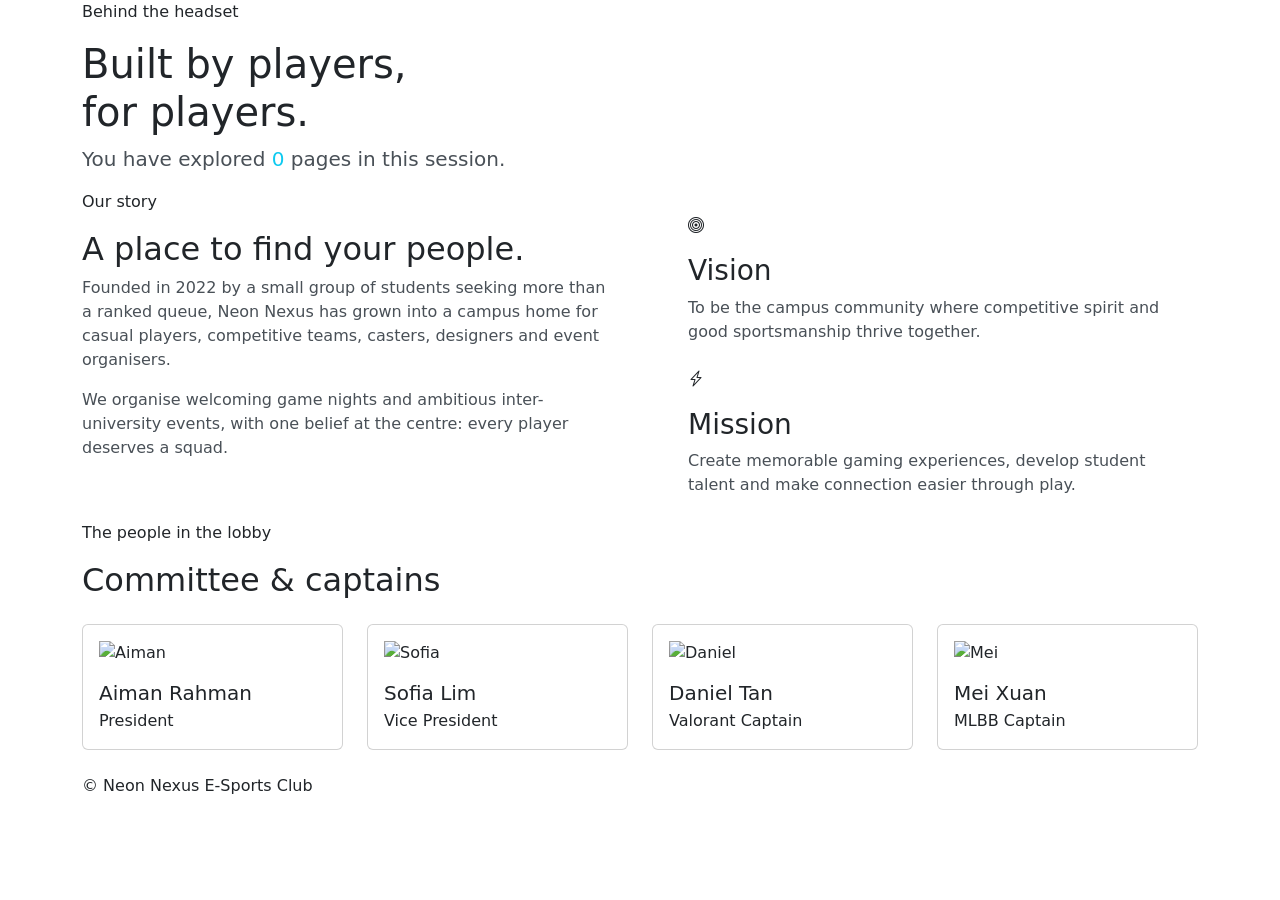
==== about.html @ f3488690 "Add E-Sports Club website pages" ====
<!doctype html>
<html lang="en">
  <head>
    <meta charset="utf-8">
    <meta name="viewport" content="width=device-width,initial-scale=1">
    <title>
      About | Neon Nexus
    </title>
    <link href="https://fonts.googleapis.com/css2?family=Space+Grotesk:wght@400;500;600;700;800&display=swap" rel="stylesheet">
    <link href="https://cdn.jsdelivr.net/npm/bootstrap@5.3.3/dist/css/bootstrap.min.css" rel="stylesheet">
    <link href="https://cdn.jsdelivr.net/npm/bootstrap-icons@1.11.3/font/bootstrap-icons.min.css" rel="stylesheet">
    <link href="assets/css/style.css" rel="stylesheet">
  </head>
  <body>
    <!-- Shared navigation and club-information page content. -->
    <nav class="navbar navbar-expand-lg navbar-dark fixed-top">
      <div class="container">
        <a class="navbar-brand" href="index.html">
          <span class="brand-mark">
            //
          </span>
          NEON NEXUS
        </a>
        <button class="navbar-toggler" data-bs-toggle="collapse" data-bs-target="#nav">
          <span class="navbar-toggler-icon">
          </span>
        </button>
        <div class="collapse navbar-collapse" id="nav">
          <ul class="navbar-nav ms-auto gap-lg-2">
            <li>
              <a class="nav-link" href="index.html">
                Home
              </a>
            </li>
            <li>
              <a class="nav-link" href="about.html">
                About
              </a>
            </li>
            <li>
              <a class="nav-link" href="tournaments.html">
                Tournaments
              </a>
            </li>
            <li>
              <a class="nav-link" href="rankings.html">
                Rankings
              </a>
            </li>
            <li>
              <a class="nav-link" href="players.html">
                Players
              </a>
            </li>
            <li>
              <a class="nav-link" href="gallery.html">
                Gallery
              </a>
            </li>
            <li>
              <a class="nav-link" href="community.html">
                Community
              </a>
            </li>
            <li>
              <a class="nav-link" href="contact.html">
                Contact
              </a>
            </li>
          </ul>
        </div>
      </div>
    </nav>
    <header class="page-header">
      <!-- Session Storage page counter is shown in this heading. -->
      <div class="container">
        <p class="eyebrow">
          Behind the headset
        </p>
        <h1>
          Built by players,
          <br>
          <span class="gradient-text">
            for players.
          </span>
        </h1>
        <p class="lead text-light-emphasis">
          You have explored
          <strong class="text-info session-count">
            0
          </strong>
          pages in this session.
        </p>
      </div>
    </header>
    <main>
      <!-- Club history, vision, mission and committee profiles. -->
      <section class="section">
        <div class="container">
          <div class="row g-5">
            <div class="col-lg-6">
              <p class="eyebrow">
                Our story
              </p>
              <h2 class="section-title">
                A place to find your people.
              </h2>
              <p class="text-light-emphasis">
                Founded in 2022 by a small group of students seeking more than a ranked queue, Neon Nexus has grown into a campus home for casual players, competitive teams, casters, designers and event organisers.
              </p>
              <p class="text-light-emphasis">
                We organise welcoming game nights and ambitious inter-university events, with one belief at the centre: every player deserves a squad.
              </p>
            </div>
            <div class="col-lg-6">
              <div class="panel p-4 h-100">
                <div class="icon-box mb-3">
                  <i class="bi bi-bullseye">
                  </i>
                </div>
                <h3>
                  Vision
                </h3>
                <p class="text-light-emphasis">
                  To be the campus community where competitive spirit and good sportsmanship thrive together.
                </p>
                <div class="icon-box mb-3 mt-4">
                  <i class="bi bi-lightning-charge">
                  </i>
                </div>
                <h3>
                  Mission
                </h3>
                <p class="text-light-emphasis mb-0">
                  Create memorable gaming experiences, develop student talent and make connection easier through play.
                </p>
              </div>
            </div>
          </div>
        </div>
      </section>
      <section class="section section-dark">
        <div class="container">
          <p class="eyebrow">
            The people in the lobby
          </p>
          <h2 class="section-title mb-4">
            Committee & captains
          </h2>
          <div class="row g-4">
            <div class="col-sm-6 col-lg-3">
              <div class="card p-3">
                <img class="portrait mb-3" src="https://images.unsplash.com/photo-1535713875002-d1d0cf377fde?auto=format&fit=crop&w=500&q=80" alt="Aiman">
                <h3 class="h5 mb-1">
                  Aiman Rahman
                </h3>
                <p class="player-role mb-0">
                  President
                </p>
              </div>
            </div>
            <div class="col-sm-6 col-lg-3">
              <div class="card p-3">
                <img class="portrait mb-3" src="https://images.unsplash.com/photo-1544005313-94ddf0286df2?auto=format&fit=crop&w=500&q=80" alt="Sofia">
                <h3 class="h5 mb-1">
                  Sofia Lim
                </h3>
                <p class="player-role mb-0">
                  Vice President
                </p>
              </div>
            </div>
            <div class="col-sm-6 col-lg-3">
              <div class="card p-3">
                <img class="portrait mb-3" src="https://images.unsplash.com/photo-1500648767791-00dcc994a43e?auto=format&fit=crop&w=500&q=80" alt="Daniel">
                <h3 class="h5 mb-1">
                  Daniel Tan
                </h3>
                <p class="player-role mb-0">
                  Valorant Captain
                </p>
              </div>
            </div>
            <div class="col-sm-6 col-lg-3">
              <div class="card p-3">
                <img class="portrait mb-3" src="https://images.unsplash.com/photo-1534528741775-53994a69daeb?auto=format&fit=crop&w=500&q=80" alt="Mei">
                <h3 class="h5 mb-1">
                  Mei Xuan
                </h3>
                <p class="player-role mb-0">
                  MLBB Captain
                </p>
              </div>
            </div>
          </div>
        </div>
      </section>
    </main>
    <footer class="footer py-4">
      <div class="container">
        ©
        <span id="year">
        </span>
        Neon Nexus E-Sports Club
      </div>
    </footer>
    <script src="https://code.jquery.com/jquery-3.7.1.min.js"></script><script src="https://cdn.jsdelivr.net/npm/bootstrap@5.3.3/dist/js/bootstrap.bundle.min.js"></script><script src="assets/js/main.js"></script>
  </body>
</html>
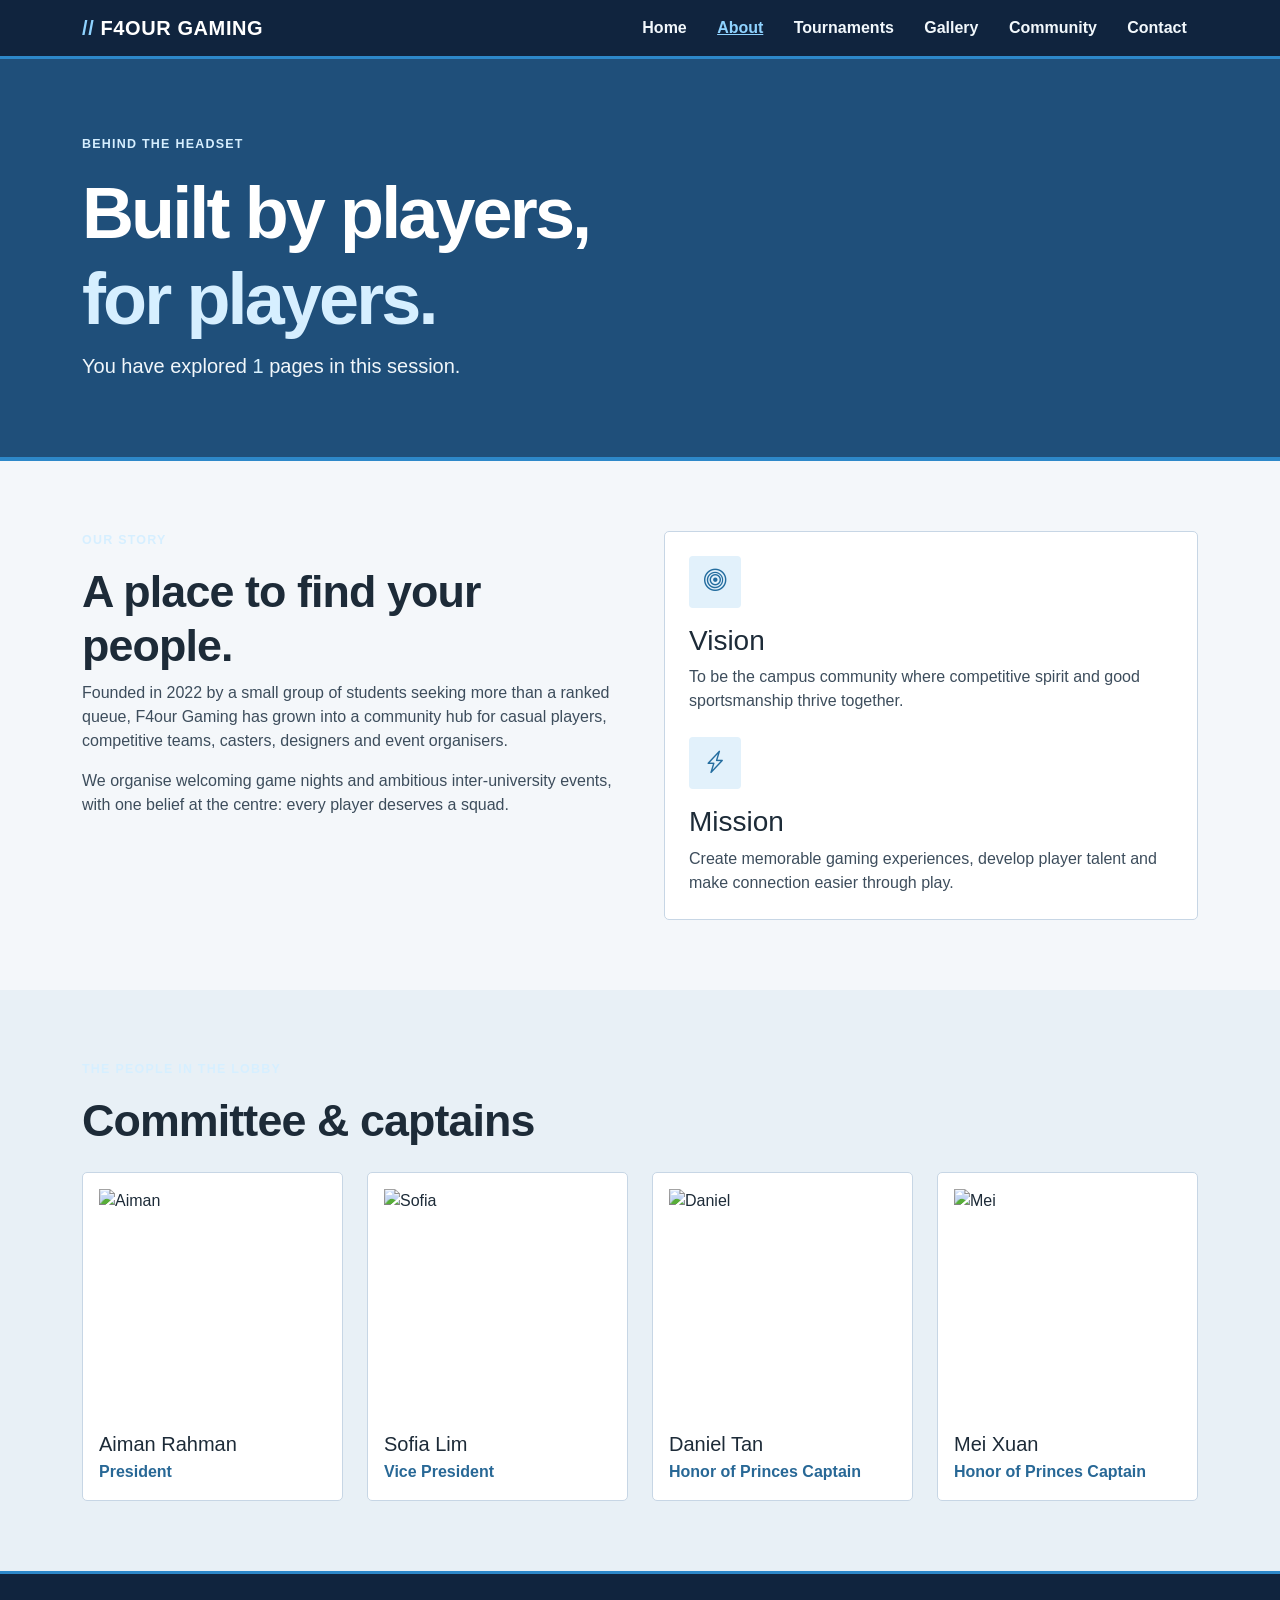
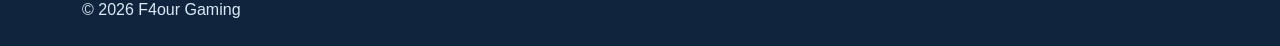
==== commit a9d84bea: "Update about.html for F4our Gaming" ====
--- a/about.html
+++ b/about.html
@@ -4,7 +4,7 @@
     <meta charset="utf-8">
     <meta name="viewport" content="width=device-width,initial-scale=1">
     <title>
-      About | Neon Nexus
+      About | F4our Gaming
     </title>
     <link href="https://fonts.googleapis.com/css2?family=Space+Grotesk:wght@400;500;600;700;800&display=swap" rel="stylesheet">
     <link href="https://cdn.jsdelivr.net/npm/bootstrap@5.3.3/dist/css/bootstrap.min.css" rel="stylesheet">
@@ -19,7 +19,7 @@
           <span class="brand-mark">
             //
           </span>
-          NEON NEXUS
+          F4OUR GAMING
         </a>
         <button class="navbar-toggler" data-bs-toggle="collapse" data-bs-target="#nav">
           <span class="navbar-toggler-icon">
@@ -40,16 +40,6 @@
             <li>
               <a class="nav-link" href="tournaments.html">
                 Tournaments
-              </a>
-            </li>
-            <li>
-              <a class="nav-link" href="rankings.html">
-                Rankings
-              </a>
-            </li>
-            <li>
-              <a class="nav-link" href="players.html">
-                Players
               </a>
             </li>
             <li>
@@ -106,7 +96,7 @@
                 A place to find your people.
               </h2>
               <p class="text-light-emphasis">
-                Founded in 2022 by a small group of students seeking more than a ranked queue, Neon Nexus has grown into a campus home for casual players, competitive teams, casters, designers and event organisers.
+                Founded in 2022 by a small group of students seeking more than a ranked queue, F4our Gaming has grown into a community hub for casual players, competitive teams, casters, designers and event organisers.
               </p>
               <p class="text-light-emphasis">
                 We organise welcoming game nights and ambitious inter-university events, with one belief at the centre: every player deserves a squad.
@@ -132,7 +122,7 @@
                   Mission
                 </h3>
                 <p class="text-light-emphasis mb-0">
-                  Create memorable gaming experiences, develop student talent and make connection easier through play.
+                  Create memorable gaming experiences, develop player talent and make connection easier through play.
                 </p>
               </div>
             </div>
@@ -177,7 +167,7 @@
                   Daniel Tan
                 </h3>
                 <p class="player-role mb-0">
-                  Valorant Captain
+                  Honor of Princes Captain
                 </p>
               </div>
             </div>
@@ -188,7 +178,7 @@
                   Mei Xuan
                 </h3>
                 <p class="player-role mb-0">
-                  MLBB Captain
+                  Honor of Princes Captain
                 </p>
               </div>
             </div>
@@ -201,9 +191,14 @@
         ©
         <span id="year">
         </span>
-        Neon Nexus E-Sports Club
+        F4our Gaming
       </div>
     </footer>
     <script src="https://code.jquery.com/jquery-3.7.1.min.js"></script><script src="https://cdn.jsdelivr.net/npm/bootstrap@5.3.3/dist/js/bootstrap.bundle.min.js"></script><script src="assets/js/main.js"></script>
   </body>
 </html>
+
+
+
+
+
--- a/assets/css/style.css
+++ b/assets/css/style.css
@@ -0,0 +1,57 @@
+/* Simple shared colours. Change these values to restyle the full website. */
+:root { --navy:#10243e; --blue:#1f4f7a; --light-blue:#dcecf8; --accent:#2d88c9; --white:#ffffff; --line:#c7d6e5; --text:#1d2b38; }
+* { box-sizing:border-box; }
+body { background:#f4f7fa; color:var(--text); font-family:Arial,Helvetica,sans-serif; }
+
+/* Readable text colours: dark text on white panels, light text only on blue areas. */
+main .text-light-emphasis,.card .text-light-emphasis,.panel .text-light-emphasis { color:#3d4d5c!important; }
+main .text-info,.card .text-info,.panel .text-info { color:#176b9f!important; }
+.hero .text-light-emphasis,.page-header .text-light-emphasis,.footer .text-light-emphasis { color:#f1f7fb!important; }
+.hero .text-info,.page-header .text-info { color:#d7f1ff!important; }
+
+/* Navigation bar shown on every page. */
+.navbar { background:var(--navy); border-bottom:3px solid var(--accent); }
+.navbar-brand { font-weight:700; letter-spacing:.03em; } .brand-mark { color:#8fd3ff; }
+.nav-link { color:#f2f8fc!important; font-weight:600; padding-left:.7rem!important; padding-right:.7rem!important; }
+.nav-link:hover,.nav-link.active { color:#8fd3ff!important; text-decoration:underline; }
+
+/* Home banner and page headers use solid colours only. */
+.hero { min-height:600px; display:grid; place-items:center; background:var(--blue); color:var(--white); }
+.hero .container { padding-top:80px; padding-bottom:80px; } .hero:after { display:none; }
+.eyebrow { color:#d6efff; letter-spacing:.1em; font-size:.78rem; font-weight:700; text-transform:uppercase; }
+.display-title { font-size:clamp(3rem,8vw,6rem); line-height:.95; font-weight:700; letter-spacing:-.04em; }
+.gradient-text { color:#d6efff; }
+.page-header { padding:135px 0 60px; background:var(--blue); color:var(--white); border-bottom:4px solid var(--accent); }
+.page-header h1 { font-size:clamp(2.7rem,6vw,4.5rem); font-weight:700; letter-spacing:-.04em; }
+
+/* Simple buttons, cards and sections. */
+.btn-neon { color:var(--white); background:var(--accent); border:1px solid var(--accent); border-radius:4px; font-weight:700; padding:.7rem 1.1rem; box-shadow:none; }
+.btn-neon:hover { color:var(--white); background:#236eaa; border-color:#236eaa; transform:none; }
+.btn-outline-light { border-radius:4px; font-weight:700; }
+.section { padding:70px 0; } .section-dark { background:#e8f0f6; } .section-title { font-weight:700; letter-spacing:-.02em; font-size:clamp(2rem,4vw,2.8rem); }
+.card,.panel { border:1px solid var(--line); background:var(--white); color:var(--text); border-radius:5px; box-shadow:none; }
+.card:hover { border-color:var(--accent); transform:none; transition:none; }
+.event-date { color:#175e91; font-size:.8rem; letter-spacing:.08em; font-weight:700; }
+.tag { display:inline-block; padding:.28rem .55rem; border:1px solid #9cb9cf; color:#315b7b; background:#eef6fb; font-size:.72rem; font-weight:700; border-radius:3px; }
+.stat { border-left:4px solid var(--accent); padding-left:1rem; } .stat strong { display:block; font-size:1.8rem; }
+
+/* Forms, tables and profiles. */
+.icon-box { width:52px;height:52px;display:grid;place-items:center;background:#e2f1fb;color:#246d9f;font-size:1.4rem;border-radius:4px; }
+.portrait { aspect-ratio:1/1; width:100%; object-fit:cover; filter:none; }
+.avatar { width:58px;height:58px;border-radius:50%;object-fit:cover;border:2px solid var(--accent); }
+.table { --bs-table-bg:transparent; --bs-table-color:var(--text); --bs-table-border-color:var(--line); } .table th { color:#245b85; text-transform:uppercase;font-size:.72rem;letter-spacing:.06em; }
+.form-control,.form-select { background:var(--white);color:var(--text);border-color:#9db6c9;border-radius:4px;padding:.7rem; }
+.form-control:focus,.form-select:focus { background:var(--white);color:var(--text);border-color:var(--accent);box-shadow:0 0 0 .15rem rgba(45,136,201,.18); }
+.form-control::placeholder { color:#5f7080; }
+.accordion { --bs-accordion-bg:#ffffff; --bs-accordion-color:var(--text); --bs-accordion-border-color:var(--line); --bs-accordion-btn-color:var(--text); --bs-accordion-btn-bg:#ffffff; --bs-accordion-active-bg:#e4f1fa; --bs-accordion-active-color:#1e5d8b; --bs-accordion-btn-focus-box-shadow:none; }
+.filter-btn.active { background:var(--accent); color:var(--white); } .player-card { overflow:hidden; } .player-role { color:#286896;font-weight:700; }
+
+/* Gallery, score feed, social posts and footer. */
+.gallery-item { position:relative; overflow:hidden; cursor:zoom-in; border:1px solid var(--line); border-radius:4px; } .gallery-item img { width:100%;height:260px;object-fit:cover;transition:none; } .gallery-item:hover img { transform:none; } .gallery-item:after { content:"View highlight"; position:absolute;inset:auto 0 0;padding:.75rem;background:rgba(16,36,62,.88);color:#fff;font-weight:700;opacity:0;transition:.2s; } .gallery-item:hover:after{opacity:1;}
+.lightbox { position:fixed;inset:0;z-index:2000;background:rgba(16,36,62,.9);display:none;place-items:center;padding:2rem;cursor:zoom-out; } .lightbox img { max-width:min(100%,1000px);max-height:85vh;box-shadow:none;border:4px solid #fff; }
+.score { font-size:1.4rem;font-weight:700; } .score-card { border-left:4px solid var(--accent); background:#f6fbff; }
+.social-post { border-left:4px solid var(--accent); background:#f6fbff; } .footer { background:var(--navy);border-top:3px solid var(--accent);color:#d9e9f5; }
+.toast { background:var(--white);color:var(--text);border:1px solid var(--accent); } .video-wrap iframe { width:100%;aspect-ratio:16/9;border:0; }
+
+/* Smaller spacing on phones and tablets. */
+@media (max-width:991px) { .navbar-collapse { padding:1rem 0; } .hero { min-height:530px; } .section { padding:55px 0; } }
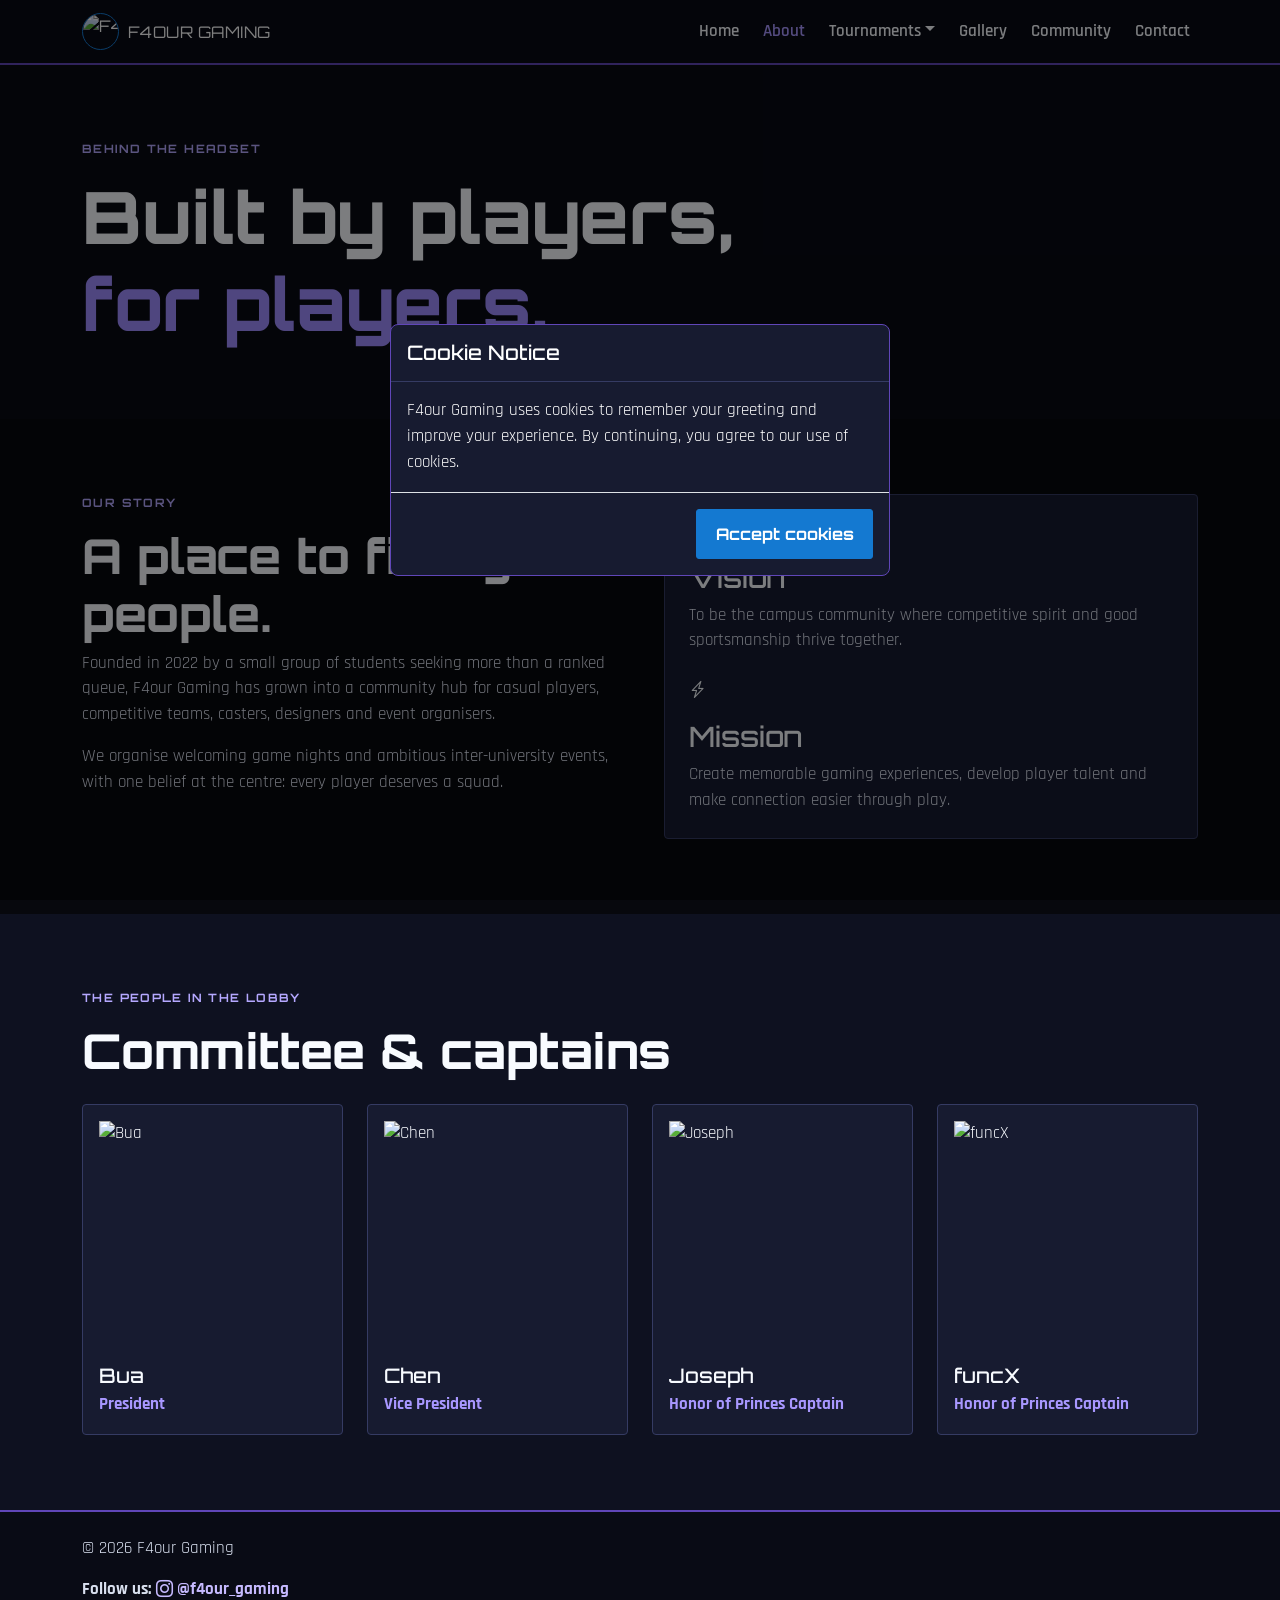
==== commit 5c330f33: "Add files via upload" ====
--- a/about.html
+++ b/about.html
@@ -62,7 +62,7 @@
       </div>
     </nav>
     <header class="page-header">
-      <!-- Session Storage page counter is shown in this heading. -->
+      <!-- Session Storage still tracks the active visit without showing a counter. -->
       <div class="container">
         <p class="eyebrow">
           Behind the headset
@@ -74,13 +74,6 @@
             for players.
           </span>
         </h1>
-        <p class="lead text-light-emphasis">
-          You have explored
-          <strong class="text-info session-count">
-            0
-          </strong>
-          pages in this session.
-        </p>
       </div>
     </header>
     <main>
@@ -140,9 +133,10 @@
           <div class="row g-4">
             <div class="col-sm-6 col-lg-3">
               <div class="card p-3">
-                <img class="portrait mb-3" src="https://images.unsplash.com/photo-1535713875002-d1d0cf377fde?auto=format&fit=crop&w=500&q=80" alt="Aiman">
-                <h3 class="h5 mb-1">
-                  Aiman Rahman
+                <!-- Committee profile picture from the supplied assets folder. -->
+                <img class="portrait committee-portrait mb-3" src="assets/images/president.png" alt="Bua">
+                <h3 class="h5 mb-1">
+                  Bua
                 </h3>
                 <p class="player-role mb-0">
                   President
@@ -151,9 +145,9 @@
             </div>
             <div class="col-sm-6 col-lg-3">
               <div class="card p-3">
-                <img class="portrait mb-3" src="https://images.unsplash.com/photo-1544005313-94ddf0286df2?auto=format&fit=crop&w=500&q=80" alt="Sofia">
-                <h3 class="h5 mb-1">
-                  Sofia Lim
+                <img class="portrait committee-portrait mb-3" src="assets/images/vicepresident.jpg" alt="Chen">
+                <h3 class="h5 mb-1">
+                  Chen
                 </h3>
                 <p class="player-role mb-0">
                   Vice President
@@ -162,9 +156,9 @@
             </div>
             <div class="col-sm-6 col-lg-3">
               <div class="card p-3">
-                <img class="portrait mb-3" src="https://images.unsplash.com/photo-1500648767791-00dcc994a43e?auto=format&fit=crop&w=500&q=80" alt="Daniel">
-                <h3 class="h5 mb-1">
-                  Daniel Tan
+                <img class="portrait committee-portrait mb-3" src="assets/images/hopcaptain1.jpg" alt="Joseph">
+                <h3 class="h5 mb-1">
+                  Joseph
                 </h3>
                 <p class="player-role mb-0">
                   Honor of Princes Captain
@@ -173,9 +167,9 @@
             </div>
             <div class="col-sm-6 col-lg-3">
               <div class="card p-3">
-                <img class="portrait mb-3" src="https://images.unsplash.com/photo-1534528741775-53994a69daeb?auto=format&fit=crop&w=500&q=80" alt="Mei">
-                <h3 class="h5 mb-1">
-                  Mei Xuan
+                <img class="portrait committee-portrait mb-3" src="assets/images/hopcaptain2.jpg" alt="funcX">
+                <h3 class="h5 mb-1">
+                  funcX
                 </h3>
                 <p class="player-role mb-0">
                   Honor of Princes Captain
@@ -201,4 +195,3 @@
 
 
 
-
--- a/assets/css/style.css
+++ b/assets/css/style.css
@@ -1,57 +1,54 @@
-/* Simple shared colours. Change these values to restyle the full website. */
-:root { --navy:#10243e; --blue:#1f4f7a; --light-blue:#dcecf8; --accent:#2d88c9; --white:#ffffff; --line:#c7d6e5; --text:#1d2b38; }
+@import url('https://fonts.googleapis.com/css2?family=Orbitron:wght@500;600;700;800&family=Rajdhani:wght@400;500;600;700&display=swap');
+
+/* F4our Gaming uses only solid blue, purple and black colours. */
+:root { --black:#07080d; --navy:#10152b; --blue:#1479d1; --purple:#6046b8; --panel:#171b30; --line:#353b63; --white:#f8fbff; --muted:#c0c8dc; }
 * { box-sizing:border-box; }
-body { background:#f4f7fa; color:var(--text); font-family:Arial,Helvetica,sans-serif; }
+body { background:var(--black); color:var(--white); font-family:'Rajdhani',Arial,sans-serif; font-size:1.08rem; }
+h1,h2,h3,h4,h5,.navbar-brand,.btn,.eyebrow,.tag { font-family:'Orbitron',Arial,sans-serif; }
 
-/* Readable text colours: dark text on white panels, light text only on blue areas. */
-main .text-light-emphasis,.card .text-light-emphasis,.panel .text-light-emphasis { color:#3d4d5c!important; }
-main .text-info,.card .text-info,.panel .text-info { color:#176b9f!important; }
-.hero .text-light-emphasis,.page-header .text-light-emphasis,.footer .text-light-emphasis { color:#f1f7fb!important; }
-.hero .text-info,.page-header .text-info { color:#d7f1ff!important; }
+/* Fixed navigation with the supplied F4our Gaming logo. */
+.navbar { background:#090b15; border-bottom:2px solid var(--purple); }
+.navbar-brand { display:flex;align-items:center;gap:.55rem;font-size:1rem;letter-spacing:.03em; }
+.brand-logo { width:37px;height:37px;object-fit:cover;border-radius:50%;border:1px solid var(--blue); }
+.brand-mark { color:#8f80ff; }
+.nav-link { color:var(--white)!important; font-weight:600; }
+.nav-link:hover,.nav-link.active,.dropdown-item:hover { color:#a897ff!important; }
+.dropdown-menu { background:#171b30;border:1px solid var(--purple);border-radius:3px; }
+.dropdown-item { color:var(--white);font-family:'Rajdhani',Arial,sans-serif;font-weight:600; }
+.dropdown-item:hover { background:#252a49; }
 
-/* Navigation bar shown on every page. */
-.navbar { background:var(--navy); border-bottom:3px solid var(--accent); }
-.navbar-brand { font-weight:700; letter-spacing:.03em; } .brand-mark { color:#8fd3ff; }
-.nav-link { color:#f2f8fc!important; font-weight:600; padding-left:.7rem!important; padding-right:.7rem!important; }
-.nav-link:hover,.nav-link.active { color:#8fd3ff!important; text-decoration:underline; }
+/* Plain dark esports headers: image plus solid black overlay, no gradients. */
+.hero,.page-header { position:relative;isolation:isolate;background:#10152b;color:var(--white); }
+.hero { min-height:650px; display:grid;place-items:center;background-image:url('../images/hero-gaming.png');background-size:cover;background-position:center; }
+.hero::before { content:'';position:absolute;inset:0;background:rgba(7,8,13,.72);z-index:-1; }
+.hero .container { padding-top:100px;padding-bottom:80px; }
+.page-header { padding:140px 0 65px;background-image:url('../images/hero-gaming.png');background-size:cover;background-position:center; }
+.page-header::before { content:'';position:absolute;inset:0;background:rgba(7,8,13,.78);z-index:-1; }
+.page-header .container { position:relative; }
+.eyebrow { color:#b5a8ff;letter-spacing:.12em;font-size:.72rem;font-weight:700;text-transform:uppercase; }
+.display-title { font-size:clamp(3rem,8vw,6.5rem);line-height:.95;font-weight:800;letter-spacing:-.04em; }
+.gradient-text { color:#9f8cff; }
+.page-header h1 { font-size:clamp(2.5rem,6vw,4.5rem);font-weight:800; }
+.text-light-emphasis { color:#e3e8f5!important; }.text-info { color:#b5a8ff!important; }.text-secondary { color:#c0c8dc!important; }
 
-/* Home banner and page headers use solid colours only. */
-.hero { min-height:600px; display:grid; place-items:center; background:var(--blue); color:var(--white); }
-.hero .container { padding-top:80px; padding-bottom:80px; } .hero:after { display:none; }
-.eyebrow { color:#d6efff; letter-spacing:.1em; font-size:.78rem; font-weight:700; text-transform:uppercase; }
-.display-title { font-size:clamp(3rem,8vw,6rem); line-height:.95; font-weight:700; letter-spacing:-.04em; }
-.gradient-text { color:#d6efff; }
-.page-header { padding:135px 0 60px; background:var(--blue); color:var(--white); border-bottom:4px solid var(--accent); }
-.page-header h1 { font-size:clamp(2.7rem,6vw,4.5rem); font-weight:700; letter-spacing:-.04em; }
+/* Buttons, information panels and statistics. */
+.btn-neon { color:#fff;background:var(--blue);border:1px solid var(--blue);border-radius:3px;font-weight:700;padding:.75rem 1.15rem; }
+.btn-neon:hover { color:#fff;background:#0c5fa9;border-color:#0c5fa9; }
+.btn-outline-light { border-radius:3px;font-weight:700; }.btn-outline-light:hover { background:#fff;color:#10152b; }
+.section { padding:75px 0; }.section-dark { background:#0e1120; }.section-title { font-weight:800;font-size:clamp(2rem,4vw,3rem); }
+.card,.panel { background:var(--panel);border:1px solid var(--line);color:var(--white);border-radius:4px;box-shadow:none; }
+.card:hover { border-color:var(--purple);transform:none; }.event-date,.player-role { color:#a897ff;font-weight:700; }.tag { color:#fff;border:1px solid var(--purple);background:#282153;font-size:.68rem;border-radius:2px; }
+.stat { border-left:4px solid var(--blue);padding-left:1rem; }.stat strong { display:block;font-size:1.9rem;font-family:'Orbitron',Arial,sans-serif; }
+.hero-stat { background:#151a31;border:1px solid var(--purple);padding:1rem;min-width:135px;border-radius:3px; }.hero-stat strong { color:#b5a8ff;font-family:'Orbitron',Arial,sans-serif;font-size:1.25rem;display:block; }
 
-/* Simple buttons, cards and sections. */
-.btn-neon { color:var(--white); background:var(--accent); border:1px solid var(--accent); border-radius:4px; font-weight:700; padding:.7rem 1.1rem; box-shadow:none; }
-.btn-neon:hover { color:var(--white); background:#236eaa; border-color:#236eaa; transform:none; }
-.btn-outline-light { border-radius:4px; font-weight:700; }
-.section { padding:70px 0; } .section-dark { background:#e8f0f6; } .section-title { font-weight:700; letter-spacing:-.02em; font-size:clamp(2rem,4vw,2.8rem); }
-.card,.panel { border:1px solid var(--line); background:var(--white); color:var(--text); border-radius:5px; box-shadow:none; }
-.card:hover { border-color:var(--accent); transform:none; transition:none; }
-.event-date { color:#175e91; font-size:.8rem; letter-spacing:.08em; font-weight:700; }
-.tag { display:inline-block; padding:.28rem .55rem; border:1px solid #9cb9cf; color:#315b7b; background:#eef6fb; font-size:.72rem; font-weight:700; border-radius:3px; }
-.stat { border-left:4px solid var(--accent); padding-left:1rem; } .stat strong { display:block; font-size:1.8rem; }
-
-/* Forms, tables and profiles. */
-.icon-box { width:52px;height:52px;display:grid;place-items:center;background:#e2f1fb;color:#246d9f;font-size:1.4rem;border-radius:4px; }
-.portrait { aspect-ratio:1/1; width:100%; object-fit:cover; filter:none; }
-.avatar { width:58px;height:58px;border-radius:50%;object-fit:cover;border:2px solid var(--accent); }
-.table { --bs-table-bg:transparent; --bs-table-color:var(--text); --bs-table-border-color:var(--line); } .table th { color:#245b85; text-transform:uppercase;font-size:.72rem;letter-spacing:.06em; }
-.form-control,.form-select { background:var(--white);color:var(--text);border-color:#9db6c9;border-radius:4px;padding:.7rem; }
-.form-control:focus,.form-select:focus { background:var(--white);color:var(--text);border-color:var(--accent);box-shadow:0 0 0 .15rem rgba(45,136,201,.18); }
-.form-control::placeholder { color:#5f7080; }
-.accordion { --bs-accordion-bg:#ffffff; --bs-accordion-color:var(--text); --bs-accordion-border-color:var(--line); --bs-accordion-btn-color:var(--text); --bs-accordion-btn-bg:#ffffff; --bs-accordion-active-bg:#e4f1fa; --bs-accordion-active-color:#1e5d8b; --bs-accordion-btn-focus-box-shadow:none; }
-.filter-btn.active { background:var(--accent); color:var(--white); } .player-card { overflow:hidden; } .player-role { color:#286896;font-weight:700; }
-
-/* Gallery, score feed, social posts and footer. */
-.gallery-item { position:relative; overflow:hidden; cursor:zoom-in; border:1px solid var(--line); border-radius:4px; } .gallery-item img { width:100%;height:260px;object-fit:cover;transition:none; } .gallery-item:hover img { transform:none; } .gallery-item:after { content:"View highlight"; position:absolute;inset:auto 0 0;padding:.75rem;background:rgba(16,36,62,.88);color:#fff;font-weight:700;opacity:0;transition:.2s; } .gallery-item:hover:after{opacity:1;}
-.lightbox { position:fixed;inset:0;z-index:2000;background:rgba(16,36,62,.9);display:none;place-items:center;padding:2rem;cursor:zoom-out; } .lightbox img { max-width:min(100%,1000px);max-height:85vh;box-shadow:none;border:4px solid #fff; }
-.score { font-size:1.4rem;font-weight:700; } .score-card { border-left:4px solid var(--accent); background:#f6fbff; }
-.social-post { border-left:4px solid var(--accent); background:#f6fbff; } .footer { background:var(--navy);border-top:3px solid var(--accent);color:#d9e9f5; }
-.toast { background:var(--white);color:var(--text);border:1px solid var(--accent); } .video-wrap iframe { width:100%;aspect-ratio:16/9;border:0; }
-
-/* Smaller spacing on phones and tablets. */
-@media (max-width:991px) { .navbar-collapse { padding:1rem 0; } .hero { min-height:530px; } .section { padding:55px 0; } }
+/* Data, forms and other interactive components. */
+.table { --bs-table-bg:transparent;--bs-table-color:var(--white);--bs-table-border-color:var(--line); }.table th { color:#a897ff;text-transform:uppercase;font-size:.72rem;letter-spacing:.08em; }
+.form-control,.form-select { background:#0d1020;color:var(--white);border-color:#4b4d7c;border-radius:3px;padding:.75rem; }.form-control:focus,.form-select:focus { background:#0d1020;color:#fff;border-color:#a897ff;box-shadow:0 0 0 .15rem rgba(168,151,255,.3); }.form-control::placeholder { color:#bac2d4; }
+.input-valid { border-color:#58d68d!important; }.input-icon { position:relative; }.input-icon .valid-tick { position:absolute;right:12px;top:40px;color:#58d68d;display:none;font-size:1.3rem; }.input-icon.valid .valid-tick { display:block; }
+.accordion { --bs-accordion-bg:#171b30;--bs-accordion-color:#fff;--bs-accordion-border-color:var(--line);--bs-accordion-btn-color:#fff;--bs-accordion-btn-bg:#171b30;--bs-accordion-active-bg:#282153;--bs-accordion-active-color:#fff;--bs-accordion-btn-focus-box-shadow:none; }
+.filter-btn.active { background:var(--purple);border-color:var(--purple);color:#fff; }.filter-btn { border-color:#5d638d;color:#fff; }.filter-btn:hover { background:#282153;color:#fff; }
+.portrait { aspect-ratio:1/1;width:100%;object-fit:cover; }.gallery-item { position:relative;overflow:hidden;cursor:zoom-in;border:1px solid var(--line); }.gallery-item img { width:100%;height:260px;object-fit:cover; }.gallery-item:after { content:'View highlight';position:absolute;inset:auto 0 0;padding:.75rem;background:#090b15;color:#fff;font-weight:700;opacity:0;transition:.2s; }.gallery-item:hover:after { opacity:1; }.lightbox { position:fixed;inset:0;z-index:2000;background:rgba(7,8,13,.95);display:none;place-items:center;padding:2rem;cursor:zoom-out; }.lightbox img { max-width:min(100%,1000px);max-height:85vh;border:3px solid var(--purple); }
+.score { font-size:1.4rem;font-family:'Orbitron',Arial,sans-serif;font-weight:700; }.score-card,.social-post { border-left:4px solid var(--purple);background:#12162a; }.footer { background:#090b15;border-top:2px solid var(--purple);color:#d9e0ef; }.footer-social a { color:#c6baff;text-decoration:none;font-weight:700;margin-right:1rem; }.footer-social a:hover { color:#fff;text-decoration:underline; }
+.cookie-banner .modal-content { background:#171b30;color:#fff;border:1px solid var(--purple); }.cookie-banner .modal-header { border-color:var(--line); }.toast { background:#171b30;color:#fff;border:1px solid var(--purple); }
+@media (max-width:991px) { .navbar-collapse { padding:1rem 0; }.hero { min-height:560px; }.section { padding:55px 0; }.hero-stat { min-width:110px; } }
+
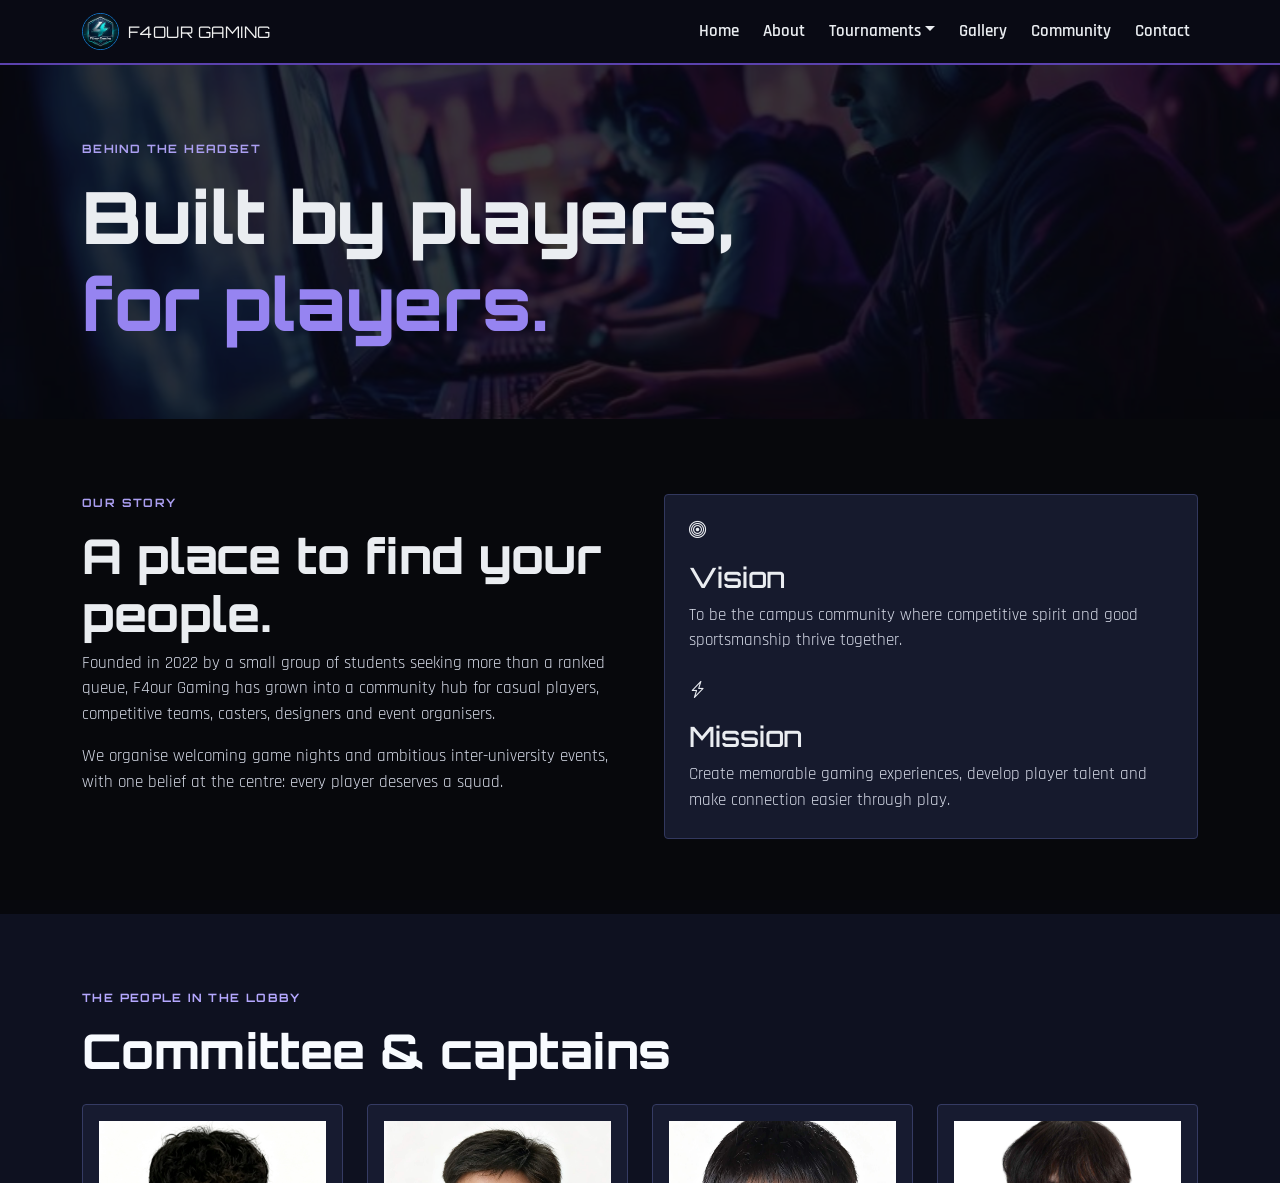
==== commit 632e4413: "Publish latest F4our Gaming website" ====
--- a/about.html
+++ b/about.html
@@ -1,197 +1,12 @@
-<!doctype html>
-<html lang="en">
-  <head>
-    <meta charset="utf-8">
-    <meta name="viewport" content="width=device-width,initial-scale=1">
-    <title>
-      About | F4our Gaming
-    </title>
-    <link href="https://fonts.googleapis.com/css2?family=Space+Grotesk:wght@400;500;600;700;800&display=swap" rel="stylesheet">
-    <link href="https://cdn.jsdelivr.net/npm/bootstrap@5.3.3/dist/css/bootstrap.min.css" rel="stylesheet">
-    <link href="https://cdn.jsdelivr.net/npm/bootstrap-icons@1.11.3/font/bootstrap-icons.min.css" rel="stylesheet">
-    <link href="assets/css/style.css" rel="stylesheet">
-  </head>
+<!doctype html>
+<!-- Supports old bookmarks while the official page is now named aboutus.html. -->
+<html lang="en">
+  <head>
+    <meta charset="utf-8">
+    <meta http-equiv="refresh" content="0; url=aboutus.html">
+    <title>F4our Gaming</title>
+  </head>
   <body>
-    <!-- Shared navigation and club-information page content. -->
-    <nav class="navbar navbar-expand-lg navbar-dark fixed-top">
-      <div class="container">
-        <a class="navbar-brand" href="index.html">
-          <span class="brand-mark">
-            //
-          </span>
-          F4OUR GAMING
-        </a>
-        <button class="navbar-toggler" data-bs-toggle="collapse" data-bs-target="#nav">
-          <span class="navbar-toggler-icon">
-          </span>
-        </button>
-        <div class="collapse navbar-collapse" id="nav">
-          <ul class="navbar-nav ms-auto gap-lg-2">
-            <li>
-              <a class="nav-link" href="index.html">
-                Home
-              </a>
-            </li>
-            <li>
-              <a class="nav-link" href="about.html">
-                About
-              </a>
-            </li>
-            <li>
-              <a class="nav-link" href="tournaments.html">
-                Tournaments
-              </a>
-            </li>
-            <li>
-              <a class="nav-link" href="gallery.html">
-                Gallery
-              </a>
-            </li>
-            <li>
-              <a class="nav-link" href="community.html">
-                Community
-              </a>
-            </li>
-            <li>
-              <a class="nav-link" href="contact.html">
-                Contact
-              </a>
-            </li>
-          </ul>
-        </div>
-      </div>
-    </nav>
-    <header class="page-header">
-      <!-- Session Storage still tracks the active visit without showing a counter. -->
-      <div class="container">
-        <p class="eyebrow">
-          Behind the headset
-        </p>
-        <h1>
-          Built by players,
-          <br>
-          <span class="gradient-text">
-            for players.
-          </span>
-        </h1>
-      </div>
-    </header>
-    <main>
-      <!-- Club history, vision, mission and committee profiles. -->
-      <section class="section">
-        <div class="container">
-          <div class="row g-5">
-            <div class="col-lg-6">
-              <p class="eyebrow">
-                Our story
-              </p>
-              <h2 class="section-title">
-                A place to find your people.
-              </h2>
-              <p class="text-light-emphasis">
-                Founded in 2022 by a small group of students seeking more than a ranked queue, F4our Gaming has grown into a community hub for casual players, competitive teams, casters, designers and event organisers.
-              </p>
-              <p class="text-light-emphasis">
-                We organise welcoming game nights and ambitious inter-university events, with one belief at the centre: every player deserves a squad.
-              </p>
-            </div>
-            <div class="col-lg-6">
-              <div class="panel p-4 h-100">
-                <div class="icon-box mb-3">
-                  <i class="bi bi-bullseye">
-                  </i>
-                </div>
-                <h3>
-                  Vision
-                </h3>
-                <p class="text-light-emphasis">
-                  To be the campus community where competitive spirit and good sportsmanship thrive together.
-                </p>
-                <div class="icon-box mb-3 mt-4">
-                  <i class="bi bi-lightning-charge">
-                  </i>
-                </div>
-                <h3>
-                  Mission
-                </h3>
-                <p class="text-light-emphasis mb-0">
-                  Create memorable gaming experiences, develop player talent and make connection easier through play.
-                </p>
-              </div>
-            </div>
-          </div>
-        </div>
-      </section>
-      <section class="section section-dark">
-        <div class="container">
-          <p class="eyebrow">
-            The people in the lobby
-          </p>
-          <h2 class="section-title mb-4">
-            Committee & captains
-          </h2>
-          <div class="row g-4">
-            <div class="col-sm-6 col-lg-3">
-              <div class="card p-3">
-                <!-- Committee profile picture from the supplied assets folder. -->
-                <img class="portrait committee-portrait mb-3" src="assets/images/president.png" alt="Bua">
-                <h3 class="h5 mb-1">
-                  Bua
-                </h3>
-                <p class="player-role mb-0">
-                  President
-                </p>
-              </div>
-            </div>
-            <div class="col-sm-6 col-lg-3">
-              <div class="card p-3">
-                <img class="portrait committee-portrait mb-3" src="assets/images/vicepresident.jpg" alt="Chen">
-                <h3 class="h5 mb-1">
-                  Chen
-                </h3>
-                <p class="player-role mb-0">
-                  Vice President
-                </p>
-              </div>
-            </div>
-            <div class="col-sm-6 col-lg-3">
-              <div class="card p-3">
-                <img class="portrait committee-portrait mb-3" src="assets/images/hopcaptain1.jpg" alt="Joseph">
-                <h3 class="h5 mb-1">
-                  Joseph
-                </h3>
-                <p class="player-role mb-0">
-                  Honor of Princes Captain
-                </p>
-              </div>
-            </div>
-            <div class="col-sm-6 col-lg-3">
-              <div class="card p-3">
-                <img class="portrait committee-portrait mb-3" src="assets/images/hopcaptain2.jpg" alt="funcX">
-                <h3 class="h5 mb-1">
-                  funcX
-                </h3>
-                <p class="player-role mb-0">
-                  Honor of Princes Captain
-                </p>
-              </div>
-            </div>
-          </div>
-        </div>
-      </section>
-    </main>
-    <footer class="footer py-4">
-      <div class="container">
-        ©
-        <span id="year">
-        </span>
-        F4our Gaming
-      </div>
-    </footer>
-    <script src="https://code.jquery.com/jquery-3.7.1.min.js"></script><script src="https://cdn.jsdelivr.net/npm/bootstrap@5.3.3/dist/js/bootstrap.bundle.min.js"></script><script src="assets/js/main.js"></script>
-  </body>
-</html>
-
-
-
-
+    <p>Opening <a href="aboutus.html">About Us</a>…</p>
+  </body>
+</html>
